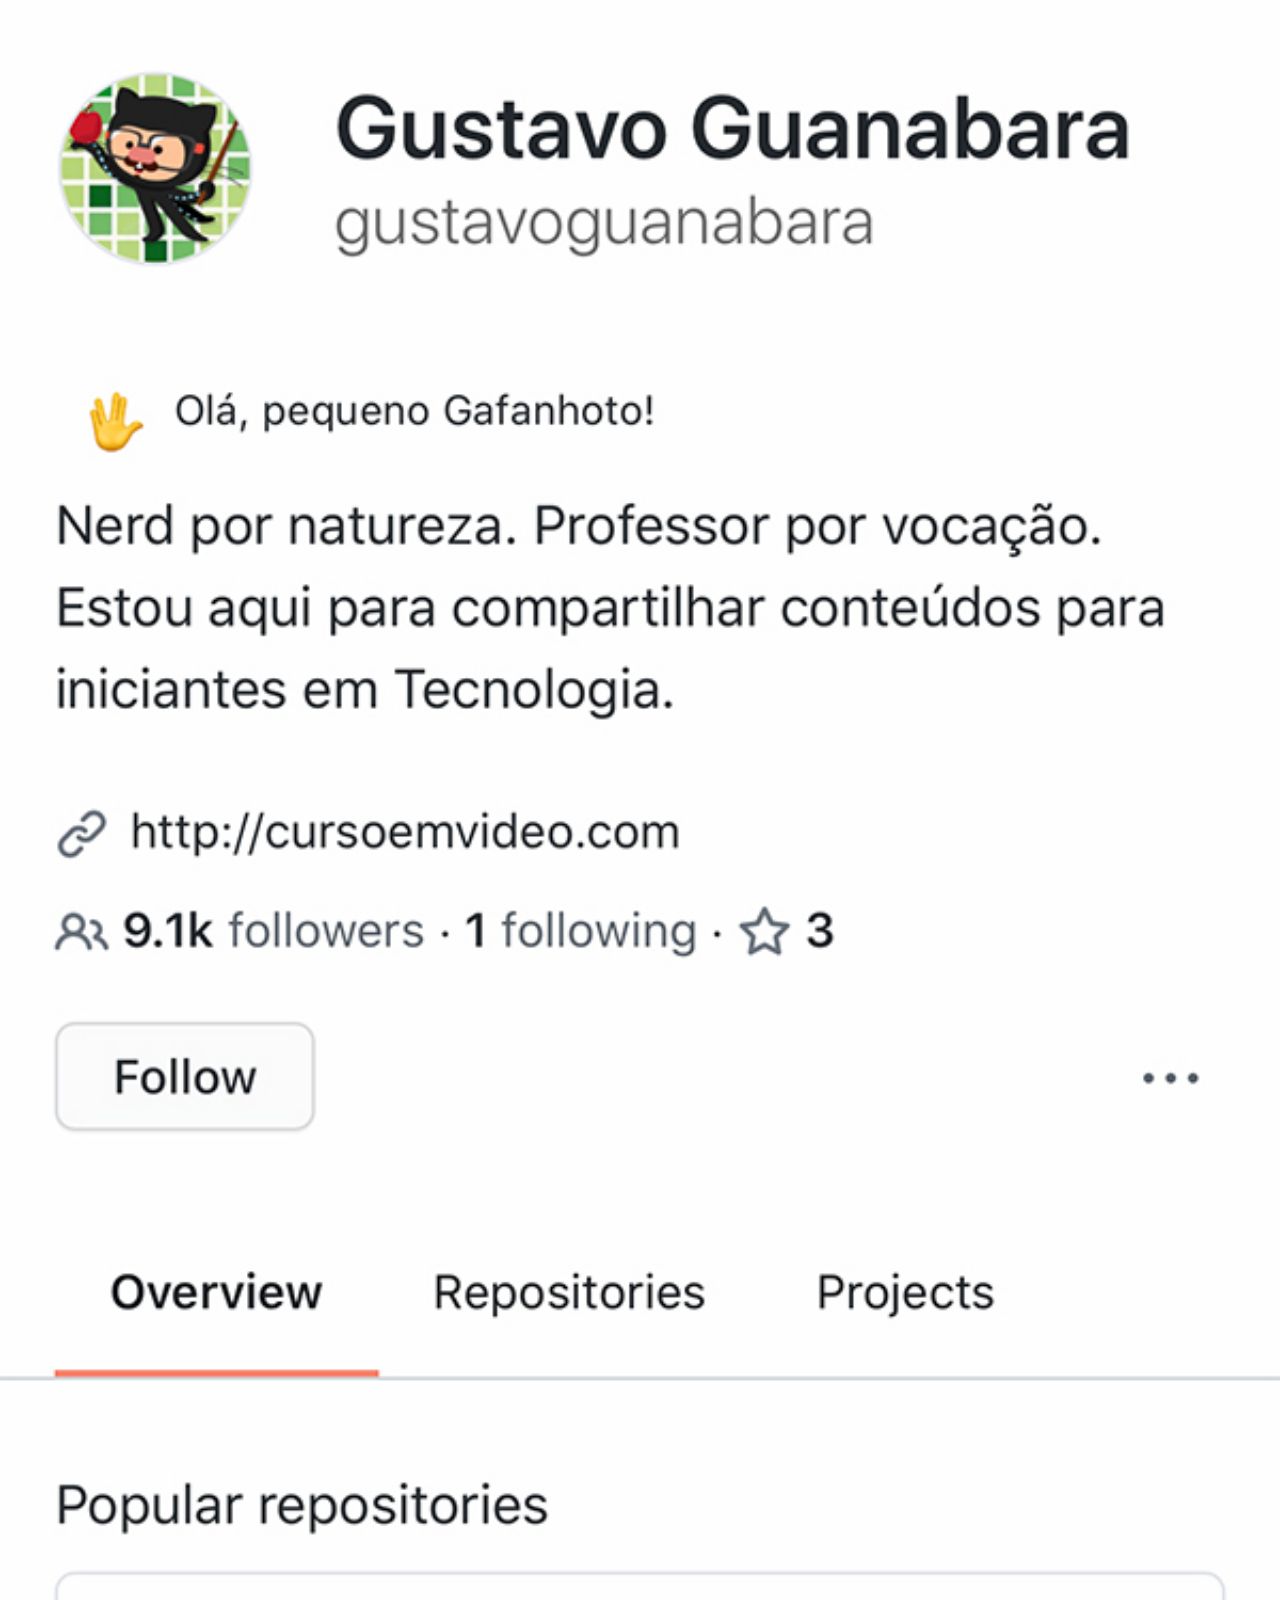
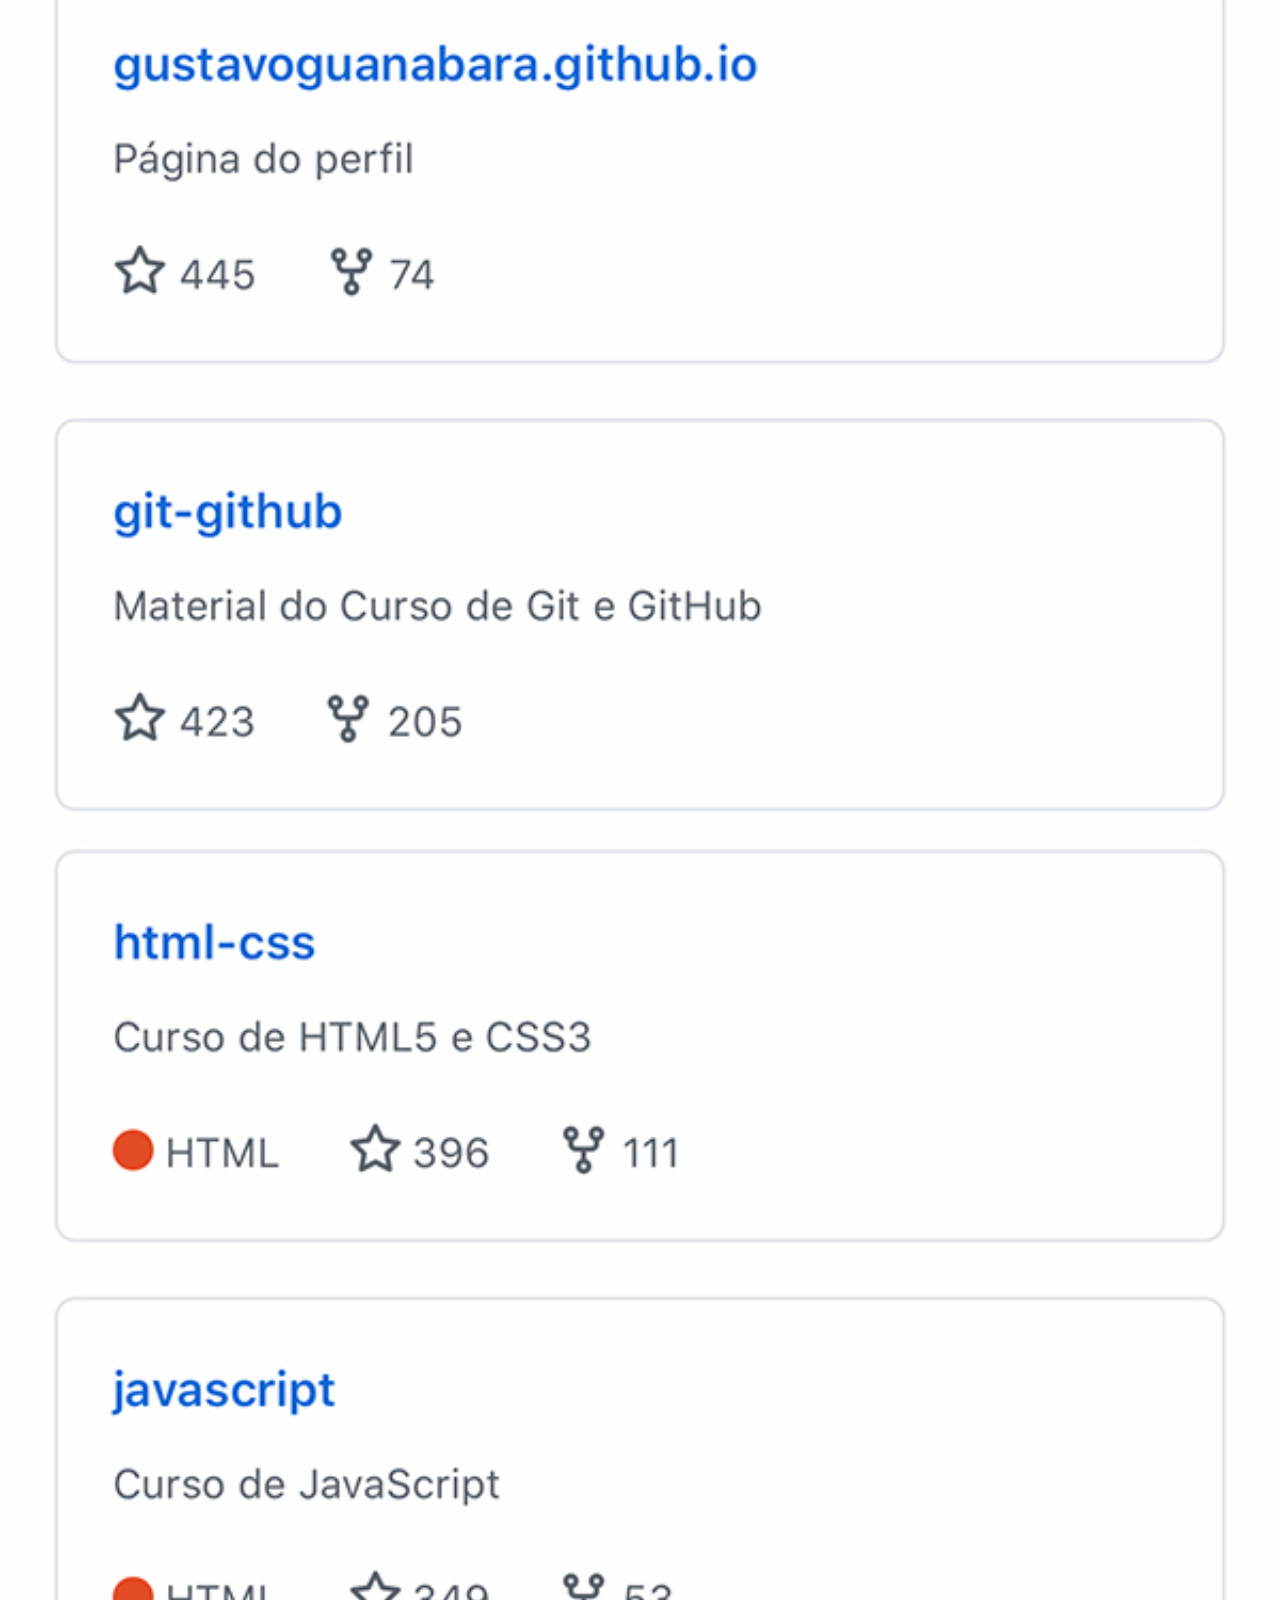
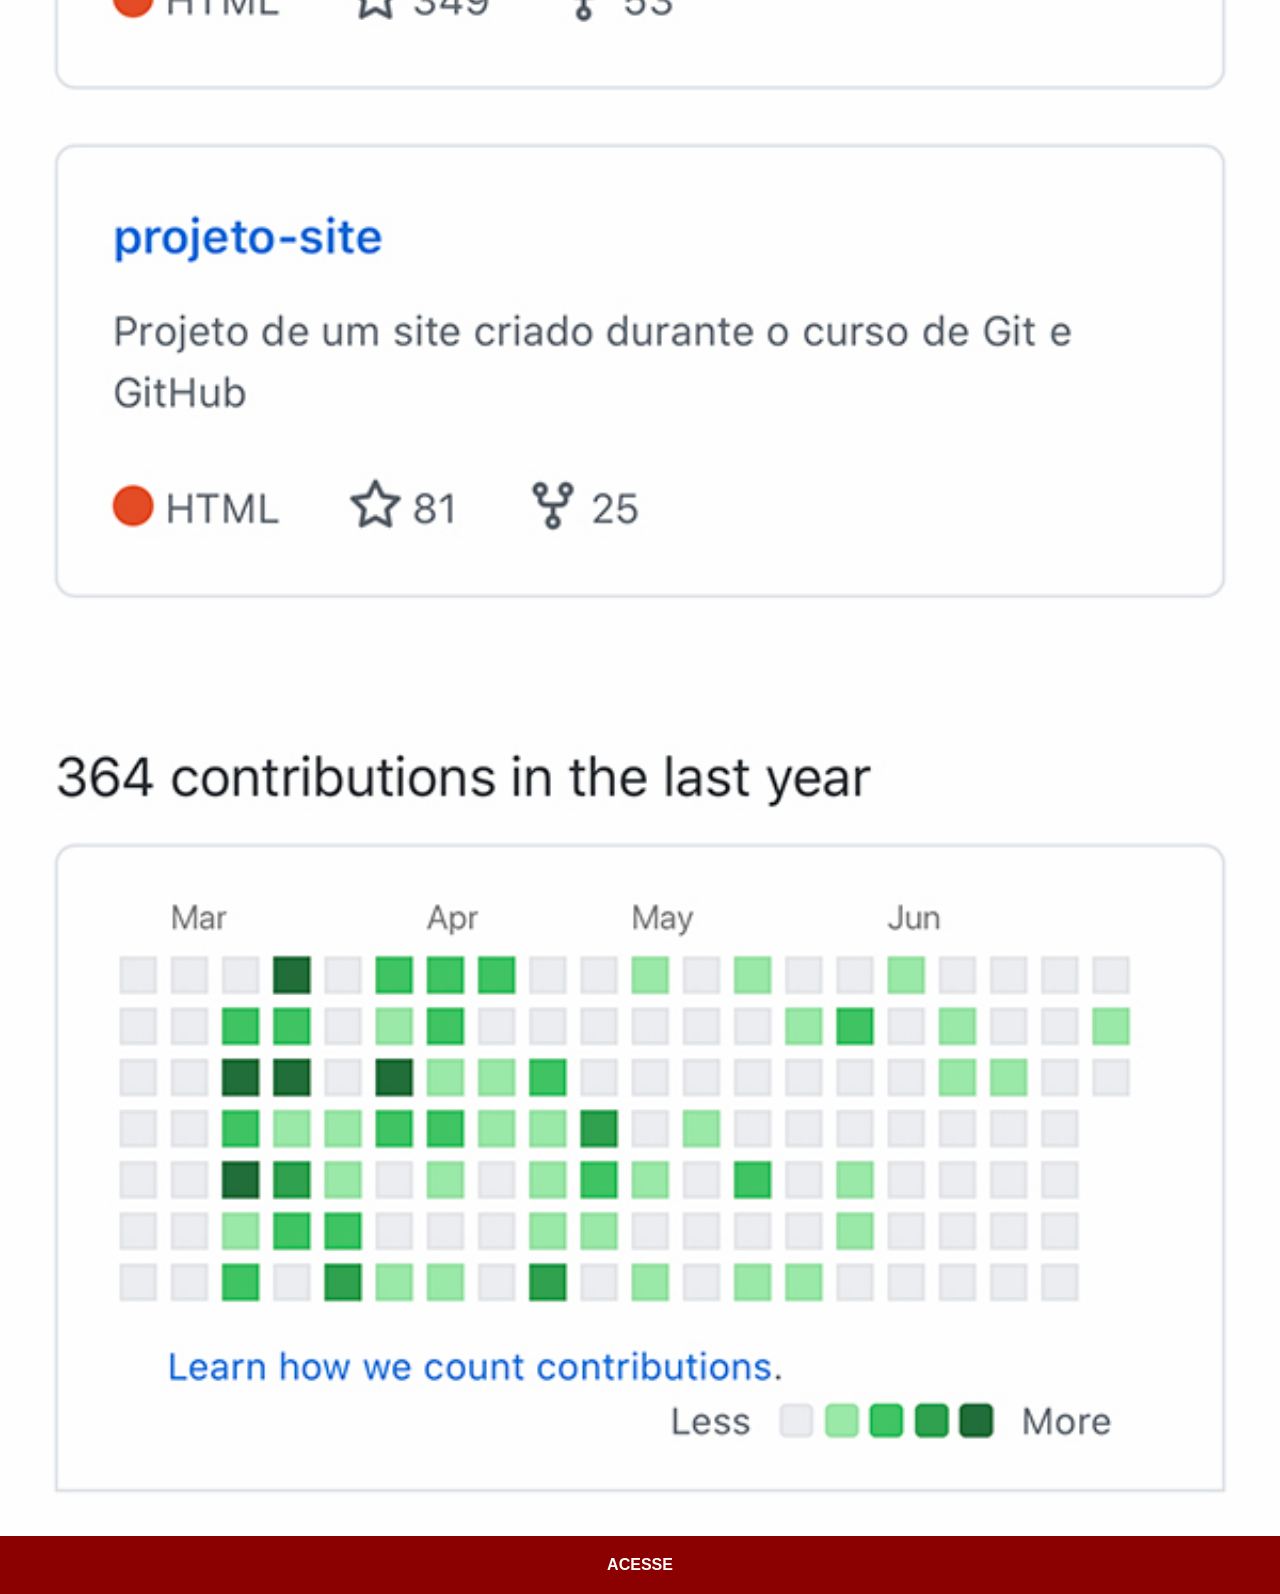
==== github.html @ ba5a204a "git insta e youtube ok" ====
<!DOCTYPE html>
<html lang="pt-br">
<head>
    <meta charset="UTF-8">
    <meta name="viewport" content="width=device-width, initial-scale=1.0">
    <title>GitHub</title>
    <link rel="stylesheet" href="estilos/social.css">
</head>
<body>
    <img src="tela-github.jpg" alt="github">
    <a href="https://github.com/DaviBrito333" target="_blank">ACESSE</a>
</body>
</html>
---- estilos/social.css ----
@charset "utf-8";
        * {
            margin: 0px;
            padding: 0px;
            font-family: Arial, Helvetica, sans-serif;
        }

        ::-webkit-scrollbar {
            width: 0px;
            height: 0px;
        }

        img{
            width: 100vw;
        }

        a {
            display: block;
            background-color: darkred;
            color: white;
            padding: 20px;
            text-align: center;
            font-weight: bolder;
            text-decoration: none;
        }

        a:hover {
            background-color: red;

        }
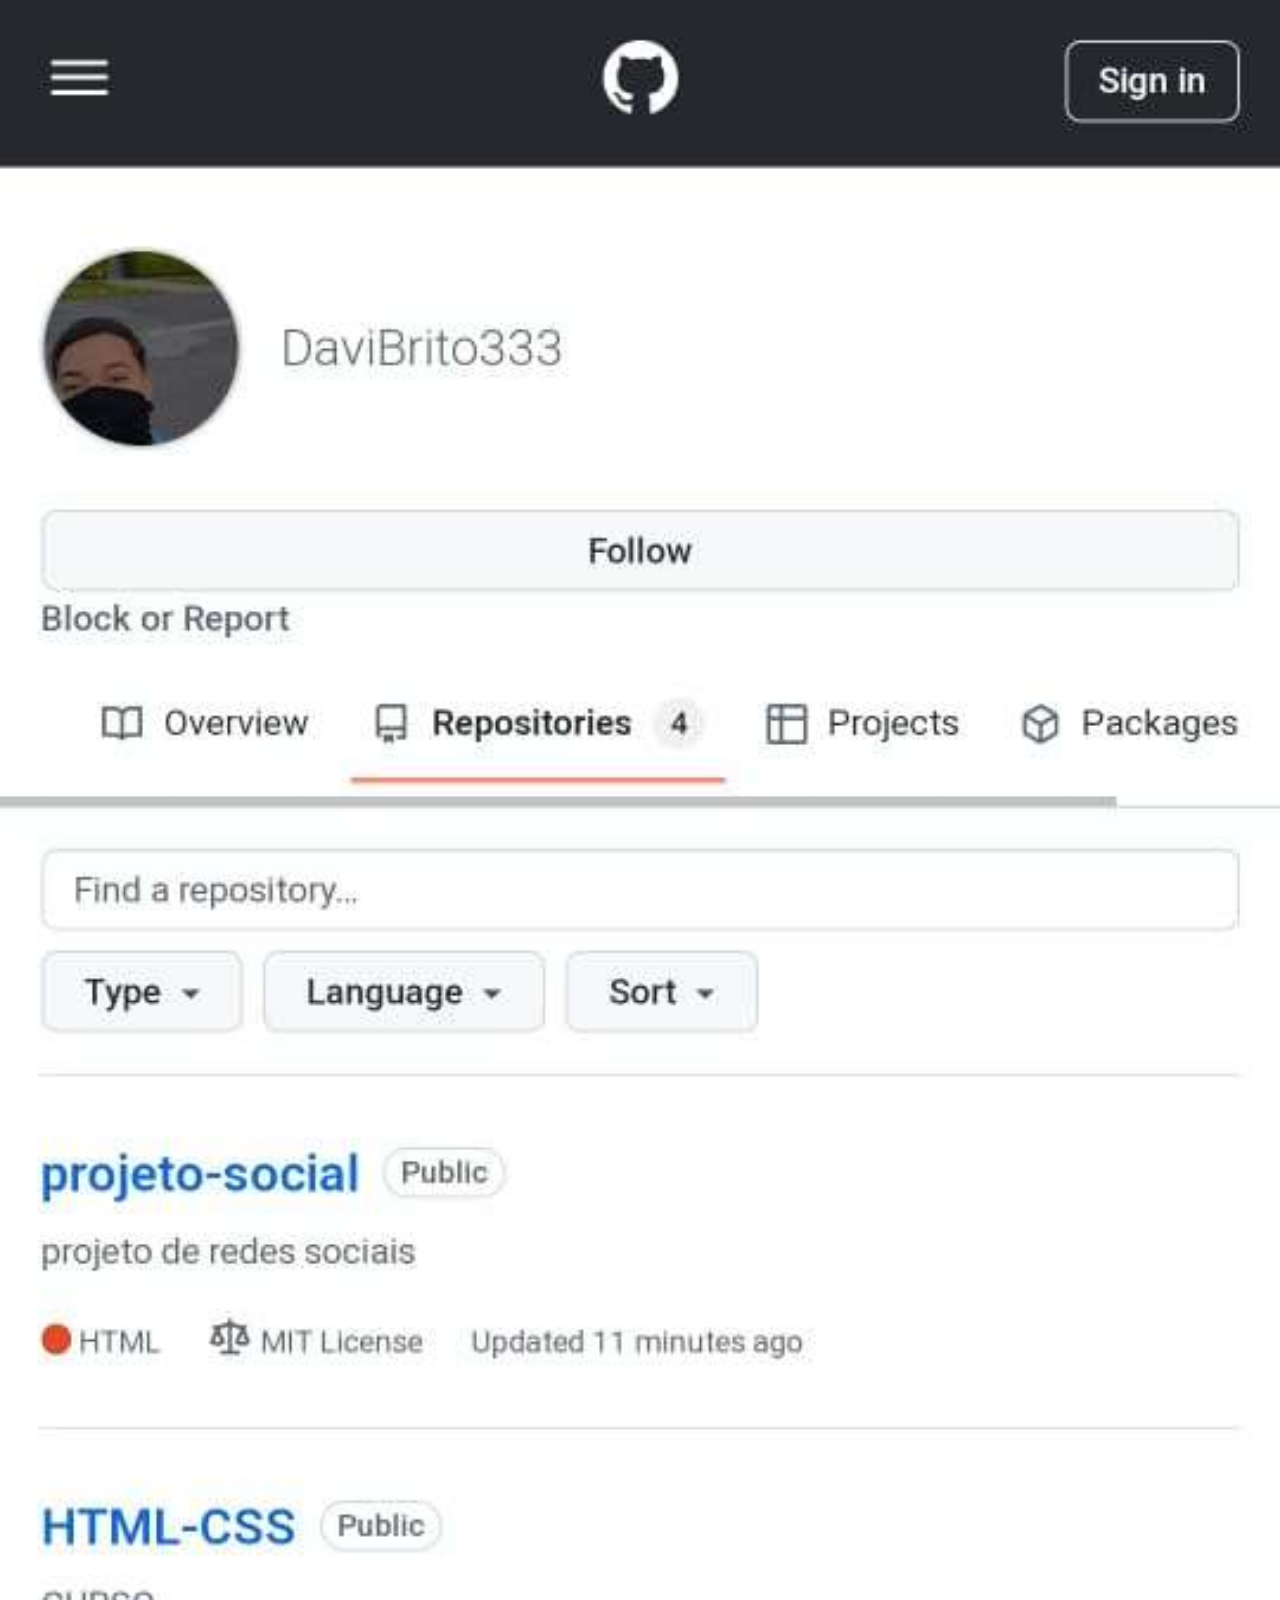
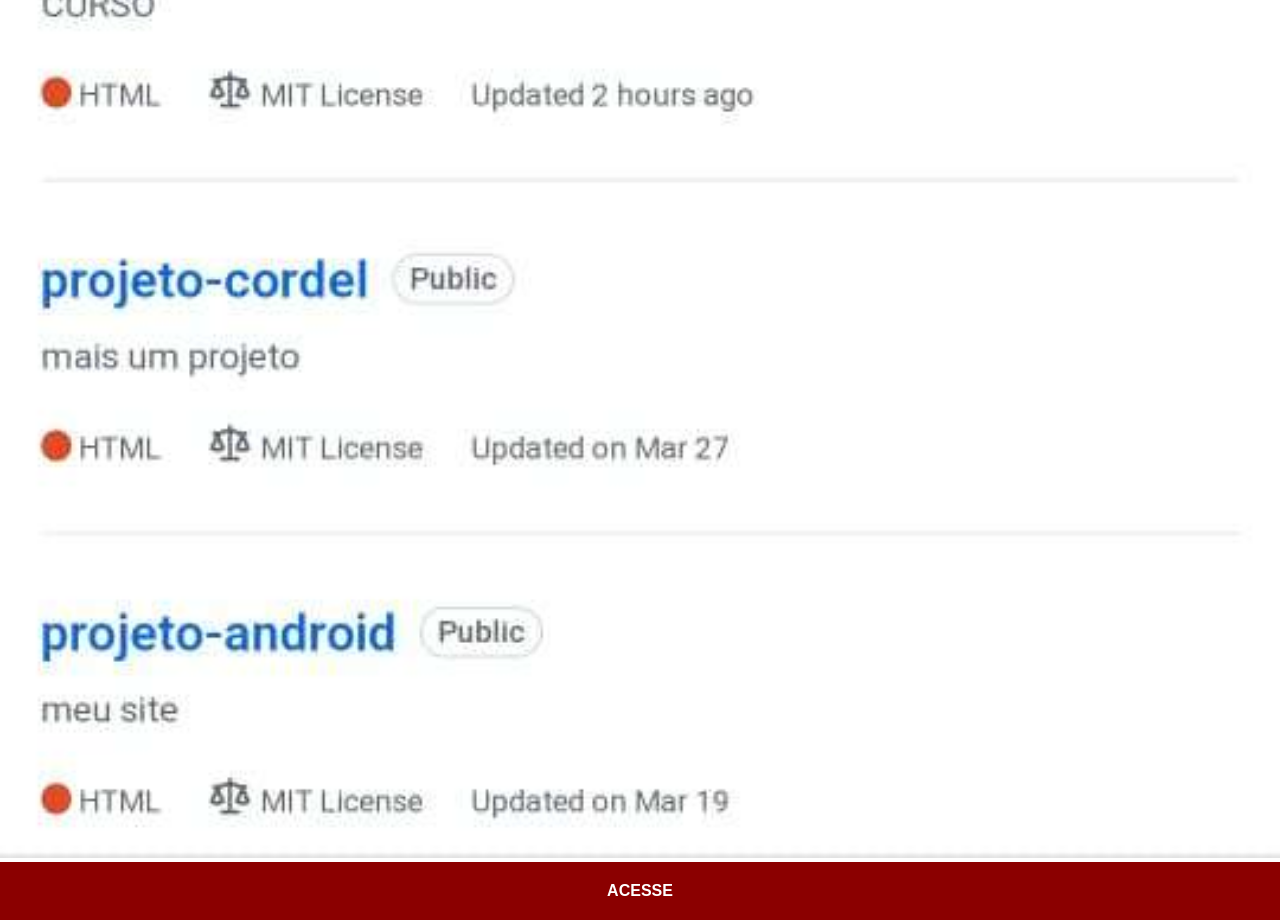
==== commit 35fd3ff9: "projeto finalizado" ====
--- a/github.html
+++ b/github.html
@@ -7,7 +7,7 @@
     <link rel="stylesheet" href="estilos/social.css">
 </head>
 <body>
-    <img src="tela-github.jpg" alt="github">
+    <img src="meu-git-compactado.jpg" alt="github">
     <a href="https://github.com/DaviBrito333" target="_blank">ACESSE</a>
 </body>
 </html>
